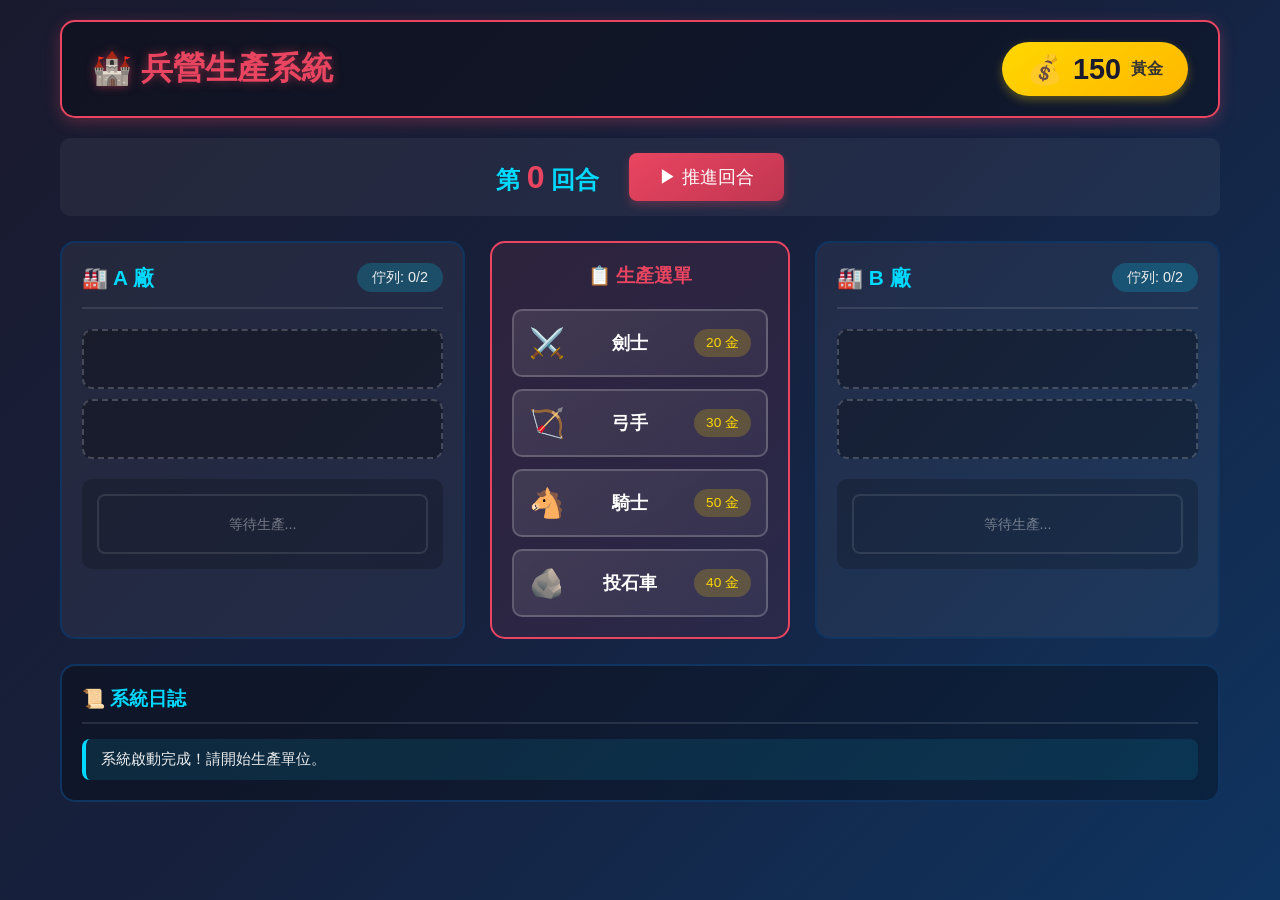
==== HW4/index.html @ 667a31f7 "feat: add initial game structure with HTML, CSS, and JS" ====
<!DOCTYPE html>
<html lang="zh-TW">
<head>
    <meta charset="UTF-8">
    <meta name="viewport" content="width=device-width, initial-scale=1.0">
    <title>兵營生產系統 - Barracks Simulator</title>
    <link rel="stylesheet" href="style.css">
</head>
<body>
    <div class="game-container">
        <header>
            <h1>🏰 兵營生產系統</h1>
            <div class="gold-display">
                <span class="gold-icon">💰</span>
                <span class="gold-amount" id="goldAmount">150</span>
                <span class="gold-label">黃金</span>
            </div>
        </header>

        <div class="round-info">
            <h2>第 <span id="roundNum">0</span> 回合</h2>
            <button id="nextRoundBtn" class="btn-primary">▶ 推進回合</button>
        </div>

        <div class="main-content">
            <!-- 兵營 A -->
            <div class="barrack" id="barrackA">
                <div class="barrack-header">
                    <h3>🏭 A 廠</h3>
                    <span class="queue-count">佇列: <span id="countA">0</span>/2</span>
                </div>
                <div class="queue-container">
                    <div class="queue-slots">
                        <div class="slot" id="slotA0"></div>
                        <div class="slot" id="slotA1"></div>
                    </div>
                </div>
                <div class="production-area">
                    <div class="output-slot" id="outputA">
                        <span class="empty-text">等待生產...</span>
                    </div>
                </div>
            </div>

            <!-- 中央控制區 -->
            <div class="control-panel">
                <h3>📋 生產選單</h3>
                <div class="unit-buttons">
                    <button class="unit-btn" data-unit="劍士" data-cost="20">
                        <span class="unit-icon">⚔️</span>
                        <span class="unit-name">劍士</span>
                        <span class="unit-cost">20 金</span>
                    </button>
                    <button class="unit-btn" data-unit="弓手" data-cost="30">
                        <span class="unit-icon">🏹</span>
                        <span class="unit-name">弓手</span>
                        <span class="unit-cost">30 金</span>
                    </button>
                    <button class="unit-btn" data-unit="騎士" data-cost="50">
                        <span class="unit-icon">🐴</span>
                        <span class="unit-name">騎士</span>
                        <span class="unit-cost">50 金</span>
                    </button>
                    <button class="unit-btn" data-unit="投石車" data-cost="40">
                        <span class="unit-icon">🪨</span>
                        <span class="unit-name">投石車</span>
                        <span class="unit-cost">40 金</span>
                    </button>
                </div>
            </div>

            <!-- 兵營 B -->
            <div class="barrack" id="barrackB">
                <div class="barrack-header">
                    <h3>🏭 B 廠</h3>
                    <span class="queue-count">佇列: <span id="countB">0</span>/2</span>
                </div>
                <div class="queue-container">
                    <div class="queue-slots">
                        <div class="slot" id="slotB0"></div>
                        <div class="slot" id="slotB1"></div>
                    </div>
                </div>
                <div class="production-area">
                    <div class="output-slot" id="outputB">
                        <span class="empty-text">等待生產...</span>
                    </div>
                </div>
            </div>
        </div>

        <!-- 日誌區 -->
        <div class="log-panel">
            <h3>📜 系統日誌</h3>
            <div class="log-content" id="logContent">
                <div class="log-entry system">系統啟動完成！請開始生產單位。</div>
            </div>
        </div>
    </div>

    <script src="script.js"></script>
</body>
</html>
---- HW4/style.css ----
* {
    margin: 0;
    padding: 0;
    box-sizing: border-box;
}

body {
    font-family: 'Microsoft JhengHei', 'Segoe UI', sans-serif;
    background: linear-gradient(135deg, #1a1a2e 0%, #16213e 50%, #0f3460 100%);
    min-height: 100vh;
    color: #eee;
}

.game-container {
    max-width: 1200px;
    margin: 0 auto;
    padding: 20px;
}

/* Header */
header {
    display: flex;
    justify-content: space-between;
    align-items: center;
    background: rgba(0, 0, 0, 0.3);
    padding: 20px 30px;
    border-radius: 15px;
    margin-bottom: 20px;
    border: 2px solid #e94560;
    box-shadow: 0 4px 15px rgba(233, 69, 96, 0.3);
}

header h1 {
    font-size: 2rem;
    color: #e94560;
    text-shadow: 0 0 10px rgba(233, 69, 96, 0.5);
}

.gold-display {
    display: flex;
    align-items: center;
    gap: 10px;
    background: linear-gradient(145deg, #ffd700, #ffb700);
    padding: 10px 25px;
    border-radius: 50px;
    box-shadow: 0 4px 10px rgba(255, 215, 0, 0.3);
}

.gold-icon {
    font-size: 1.8rem;
}

.gold-amount {
    font-size: 1.8rem;
    font-weight: bold;
    color: #1a1a2e;
}

.gold-label {
    font-size: 1rem;
    color: #333;
    font-weight: bold;
}

/* Round Info */
.round-info {
    display: flex;
    justify-content: center;
    align-items: center;
    gap: 30px;
    margin-bottom: 25px;
    background: rgba(255, 255, 255, 0.05);
    padding: 15px;
    border-radius: 10px;
}

.round-info h2 {
    font-size: 1.5rem;
    color: #00d9ff;
}

#roundNum {
    color: #e94560;
    font-size: 2rem;
}

.btn-primary {
    background: linear-gradient(145deg, #e94560, #c13651);
    color: white;
    border: none;
    padding: 12px 30px;
    font-size: 1.1rem;
    border-radius: 8px;
    cursor: pointer;
    transition: all 0.3s ease;
    box-shadow: 0 4px 10px rgba(233, 69, 96, 0.3);
}

.btn-primary:hover {
    transform: translateY(-2px);
    box-shadow: 0 6px 20px rgba(233, 69, 96, 0.5);
}

.btn-primary:active {
    transform: translateY(0);
}

/* Main Content */
.main-content {
    display: grid;
    grid-template-columns: 1fr 300px 1fr;
    gap: 25px;
    margin-bottom: 25px;
}

/* Barracks */
.barrack {
    background: rgba(255, 255, 255, 0.05);
    border-radius: 15px;
    padding: 20px;
    border: 2px solid #0f3460;
    transition: all 0.3s ease;
}

.barrack:hover {
    border-color: #e94560;
    box-shadow: 0 0 20px rgba(233, 69, 96, 0.2);
}

.barrack-header {
    display: flex;
    justify-content: space-between;
    align-items: center;
    margin-bottom: 20px;
    padding-bottom: 15px;
    border-bottom: 2px solid rgba(255, 255, 255, 0.1);
}

.barrack-header h3 {
    font-size: 1.3rem;
    color: #00d9ff;
}

.queue-count {
    background: rgba(0, 217, 255, 0.2);
    padding: 5px 15px;
    border-radius: 20px;
    font-size: 0.9rem;
}

/* Queue Slots */
.queue-container {
    margin-bottom: 20px;
}

.queue-slots {
    display: flex;
    flex-direction: column;
    gap: 10px;
}

.slot {
    height: 60px;
    background: rgba(0, 0, 0, 0.3);
    border: 2px dashed rgba(255, 255, 255, 0.2);
    border-radius: 10px;
    display: flex;
    align-items: center;
    justify-content: center;
    transition: all 0.3s ease;
}

.slot.filled {
    background: linear-gradient(145deg, #0f3460, #1a4a7a);
    border-style: solid;
    border-color: #00d9ff;
    box-shadow: 0 0 10px rgba(0, 217, 255, 0.3);
}

.unit-card {
    display: flex;
    align-items: center;
    gap: 10px;
    font-size: 1.1rem;
}

.unit-card .icon {
    font-size: 1.5rem;
}

/* Production Area */
.production-area {
    background: rgba(0, 0, 0, 0.2);
    border-radius: 10px;
    padding: 15px;
    text-align: center;
}

.output-slot {
    min-height: 60px;
    display: flex;
    align-items: center;
    justify-content: center;
    border: 2px solid rgba(255, 255, 255, 0.1);
    border-radius: 8px;
    transition: all 0.3s ease;
}

.output-slot.producing {
    border-color: #ffd700;
    background: rgba(255, 215, 0, 0.1);
    animation: pulse 1s infinite;
}

.output-slot.completed {
    border-color: #00ff88;
    background: rgba(0, 255, 136, 0.2);
}

.empty-text {
    color: rgba(255, 255, 255, 0.4);
    font-size: 0.9rem;
}

@keyframes pulse {
    0%, 100% { box-shadow: 0 0 5px rgba(255, 215, 0, 0.5); }
    50% { box-shadow: 0 0 20px rgba(255, 215, 0, 0.8); }
}

/* Control Panel */
.control-panel {
    background: rgba(233, 69, 96, 0.1);
    border-radius: 15px;
    padding: 20px;
    border: 2px solid #e94560;
}

.control-panel h3 {
    text-align: center;
    margin-bottom: 20px;
    color: #e94560;
}

.unit-buttons {
    display: flex;
    flex-direction: column;
    gap: 12px;
}

.unit-btn {
    display: flex;
    align-items: center;
    gap: 10px;
    background: linear-gradient(145deg, rgba(255,255,255,0.1), rgba(255,255,255,0.05));
    border: 2px solid rgba(255, 255, 255, 0.2);
    border-radius: 10px;
    padding: 15px;
    cursor: pointer;
    transition: all 0.3s ease;
    color: white;
}

.unit-btn:hover:not(:disabled) {
    background: linear-gradient(145deg, #e94560, #c13651);
    border-color: #e94560;
    transform: translateX(5px);
}

.unit-btn:disabled {
    opacity: 0.5;
    cursor: not-allowed;
}

.unit-btn .unit-icon {
    font-size: 1.8rem;
}

.unit-btn .unit-name {
    flex: 1;
    font-size: 1.1rem;
    font-weight: bold;
}

.unit-btn .unit-cost {
    background: rgba(255, 215, 0, 0.2);
    padding: 5px 12px;
    border-radius: 15px;
    font-size: 0.85rem;
    color: #ffd700;
}

/* Log Panel */
.log-panel {
    background: rgba(0, 0, 0, 0.3);
    border-radius: 15px;
    padding: 20px;
    border: 2px solid #0f3460;
}

.log-panel h3 {
    margin-bottom: 15px;
    color: #00d9ff;
    padding-bottom: 10px;
    border-bottom: 2px solid rgba(255, 255, 255, 0.1);
}

.log-content {
    max-height: 200px;
    overflow-y: auto;
    display: flex;
    flex-direction: column;
    gap: 8px;
}

.log-entry {
    padding: 10px 15px;
    border-radius: 8px;
    font-size: 0.95rem;
    animation: slideIn 0.3s ease;
}

@keyframes slideIn {
    from {
        opacity: 0;
        transform: translateX(-20px);
    }
    to {
        opacity: 1;
        transform: translateX(0);
    }
}

.log-entry.system {
    background: rgba(0, 217, 255, 0.1);
    border-left: 4px solid #00d9ff;
}

.log-entry.success {
    background: rgba(0, 255, 136, 0.1);
    border-left: 4px solid #00ff88;
}

.log-entry.error {
    background: rgba(233, 69, 96, 0.1);
    border-left: 4px solid #e94560;
}

.log-entry.warning {
    background: rgba(255, 193, 7, 0.1);
    border-left: 4px solid #ffc107;
}

/* Responsive */
@media (max-width: 900px) {
    .main-content {
        grid-template-columns: 1fr;
    }
    
    header {
        flex-direction: column;
        gap: 15px;
    }
    
    header h1 {
        font-size: 1.5rem;
    }
}

/* Animation for unit production */
.unit-appear {
    animation: unitAppear 0.5s ease;
}

@keyframes unitAppear {
    0% {
        transform: scale(0) rotate(-180deg);
        opacity: 0;
    }
    100% {
        transform: scale(1) rotate(0);
        opacity: 1;
    }
}
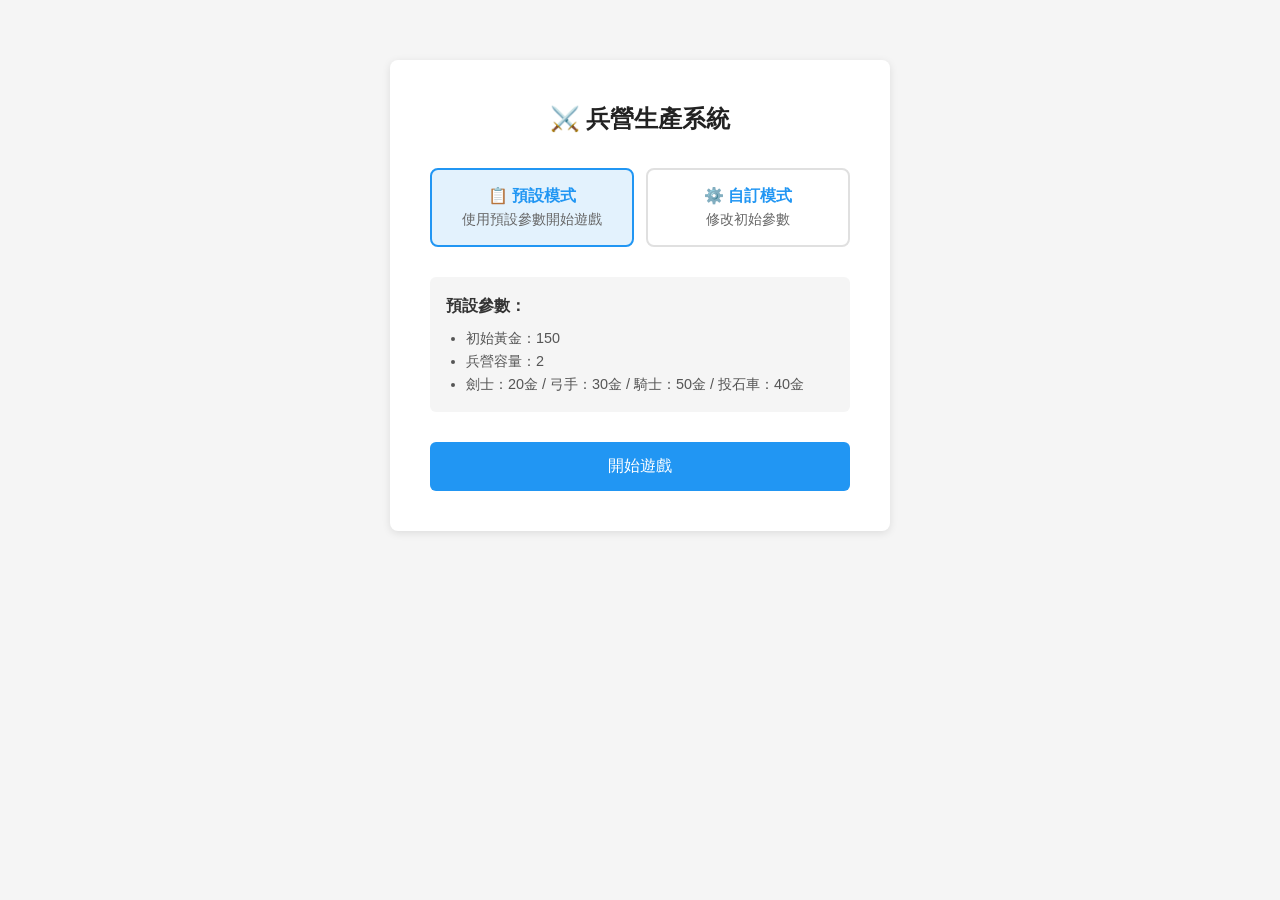
==== commit 94d11804: "feat: enhance barracks simulator with setup options and UI updates - added preset and custom modes f" ====
--- a/HW4/index.html
+++ b/HW4/index.html
@@ -3,97 +3,135 @@
 <head>
     <meta charset="UTF-8">
     <meta name="viewport" content="width=device-width, initial-scale=1.0">
-    <title>兵營生產系統 - Barracks Simulator</title>
+    <title>兵營生產系統</title>
     <link rel="stylesheet" href="style.css">
 </head>
 <body>
-    <div class="game-container">
-        <header>
-            <h1>🏰 兵營生產系統</h1>
-            <div class="gold-display">
-                <span class="gold-icon">💰</span>
-                <span class="gold-amount" id="goldAmount">150</span>
-                <span class="gold-label">黃金</span>
+    <div class="container">
+        <!-- 設定畫面 -->
+        <div class="setup-panel" id="setupPanel">
+            <h2>⚔️ 兵營生產系統</h2>
+            
+            <div class="mode-buttons">
+                <button class="mode-btn active" id="presetMode" onclick="selectMode('preset')">
+                    <h4>📋 預設模式</h4>
+                    <p>使用預設參數開始遊戲</p>
+                </button>
+                <button class="mode-btn" id="customMode" onclick="selectMode('custom')">
+                    <h4>⚙️ 自訂模式</h4>
+                    <p>修改初始參數</p>
+                </button>
             </div>
-        </header>
 
-        <div class="round-info">
-            <h2>第 <span id="roundNum">0</span> 回合</h2>
-            <button id="nextRoundBtn" class="btn-primary">▶ 推進回合</button>
-        </div>
+            <!-- 預設模式說明 -->
+            <div id="presetInfo" style="background: #f5f5f5; padding: 16px; border-radius: 6px; margin-bottom: 20px;">
+                <p><strong>預設參數：</strong></p>
+                <ul style="margin: 8px 0 0 20px; font-size: 0.9rem; color: #555;">
+                    <li>初始黃金：150</li>
+                    <li>兵營容量：2</li>
+                    <li>劍士：20金 / 弓手：30金 / 騎士：50金 / 投石車：40金</li>
+                </ul>
+            </div>
 
-        <div class="main-content">
-            <!-- 兵營 A -->
-            <div class="barrack" id="barrackA">
-                <div class="barrack-header">
-                    <h3>🏭 A 廠</h3>
-                    <span class="queue-count">佇列: <span id="countA">0</span>/2</span>
+            <!-- 自訂設定表單 -->
+            <div class="settings-form" id="settingsForm">
+                <div class="form-group">
+                    <label>初始黃金</label>
+                    <input type="number" id="initialGold" value="150" min="0">
                 </div>
-                <div class="queue-container">
-                    <div class="queue-slots">
-                        <div class="slot" id="slotA0"></div>
-                        <div class="slot" id="slotA1"></div>
-                    </div>
+                <div class="form-group">
+                    <label>兵營佇列容量</label>
+                    <input type="number" id="queueCapacity" value="2" min="1" max="5">
                 </div>
-                <div class="production-area">
-                    <div class="output-slot" id="outputA">
-                        <span class="empty-text">等待生產...</span>
+                <div class="form-group">
+                    <label>單位生產成本</label>
+                    <div class="unit-costs">
+                        <div>
+                            <label style="font-size: 0.85rem; color: #777;">劍士</label>
+                            <input type="number" id="costSword" value="20" min="0">
+                        </div>
+                        <div>
+                            <label style="font-size: 0.85rem; color: #777;">弓手</label>
+                            <input type="number" id="costArcher" value="30" min="0">
+                        </div>
+                        <div>
+                            <label style="font-size: 0.85rem; color: #777;">騎士</label>
+                            <input type="number" id="costKnight" value="50" min="0">
+                        </div>
+                        <div>
+                            <label style="font-size: 0.85rem; color: #777;">投石車</label>
+                            <input type="number" id="costCatapult" value="40" min="0">
+                        </div>
                     </div>
                 </div>
             </div>
 
-            <!-- 中央控制區 -->
-            <div class="control-panel">
-                <h3>📋 生產選單</h3>
-                <div class="unit-buttons">
-                    <button class="unit-btn" data-unit="劍士" data-cost="20">
-                        <span class="unit-icon">⚔️</span>
-                        <span class="unit-name">劍士</span>
-                        <span class="unit-cost">20 金</span>
-                    </button>
-                    <button class="unit-btn" data-unit="弓手" data-cost="30">
-                        <span class="unit-icon">🏹</span>
-                        <span class="unit-name">弓手</span>
-                        <span class="unit-cost">30 金</span>
-                    </button>
-                    <button class="unit-btn" data-unit="騎士" data-cost="50">
-                        <span class="unit-icon">🐴</span>
-                        <span class="unit-name">騎士</span>
-                        <span class="unit-cost">50 金</span>
-                    </button>
-                    <button class="unit-btn" data-unit="投石車" data-cost="40">
-                        <span class="unit-icon">🪨</span>
-                        <span class="unit-name">投石車</span>
-                        <span class="unit-cost">40 金</span>
-                    </button>
+            <button class="start-btn" onclick="startGame()">開始遊戲</button>
+        </div>
+
+        <!-- 遊戲畫面 -->
+        <div class="game-panel" id="gamePanel">
+            <!-- 狀態列 -->
+            <div class="status-bar">
+                <div class="status-item">
+                    <span class="label">回合</span>
+                    <span class="value" id="roundNum">0</span>
                 </div>
+                <div class="status-item">
+                    <span class="label">黃金</span>
+                    <span class="value" id="goldAmount">150</span>
+                </div>
+                <button class="reset-btn" onclick="resetGame()">↺ 重新開始</button>
             </div>
 
-            <!-- 兵營 B -->
-            <div class="barrack" id="barrackB">
-                <div class="barrack-header">
-                    <h3>🏭 B 廠</h3>
-                    <span class="queue-count">佇列: <span id="countB">0</span>/2</span>
-                </div>
-                <div class="queue-container">
-                    <div class="queue-slots">
-                        <div class="slot" id="slotB0"></div>
-                        <div class="slot" id="slotB1"></div>
+            <!-- 遊戲內容 -->
+            <div class="game-content">
+                <!-- 兵營 -->
+                <div class="barracks-area">
+                    <div class="barrack">
+                        <div class="barrack-header">
+                            <h3>🏭 A 廠</h3>
+                            <span class="queue-status">佇列: <span id="countA">0</span> / <span class="capacity">2</span></span>
+                        </div>
+                        <div class="queue-slots" id="queueA">
+                            <!-- 動態生成 -->
+                        </div>
+                        <div class="output-area idle" id="outputA">
+                            等待生產...
+                        </div>
+                    </div>
+
+                    <div class="barrack">
+                        <div class="barrack-header">
+                            <h3>🏭 B 廠</h3>
+                            <span class="queue-status">佇列: <span id="countB">0</span> / <span class="capacity">2</span></span>
+                        </div>
+                        <div class="queue-slots" id="queueB">
+                            <!-- 動態生成 -->
+                        </div>
+                        <div class="output-area idle" id="outputB">
+                            等待生產...
+                        </div>
                     </div>
                 </div>
-                <div class="production-area">
-                    <div class="output-slot" id="outputB">
-                        <span class="empty-text">等待生產...</span>
+
+                <!-- 控制區 -->
+                <div class="controls">
+                    <div class="unit-buttons" id="unitButtons">
+                        <!-- 動態生成 -->
+                    </div>
+                    <div class="round-controls">
+                        <button class="next-round-btn" id="nextRoundBtn">▶ 推進回合</button>
                     </div>
                 </div>
-            </div>
-        </div>
 
-        <!-- 日誌區 -->
-        <div class="log-panel">
-            <h3>📜 系統日誌</h3>
-            <div class="log-content" id="logContent">
-                <div class="log-entry system">系統啟動完成！請開始生產單位。</div>
+                <!-- 日誌 -->
+                <div class="log-area">
+                    <h4>📜 系統日誌</h4>
+                    <div class="log-content" id="logContent">
+                        <div class="log-entry">遊戲開始！請下達生產指令。</div>
+                    </div>
+                </div>
             </div>
         </div>
     </div>
--- a/HW4/style.css
+++ b/HW4/style.css
@@ -5,379 +5,398 @@
 }
 
 body {
-    font-family: 'Microsoft JhengHei', 'Segoe UI', sans-serif;
-    background: linear-gradient(135deg, #1a1a2e 0%, #16213e 50%, #0f3460 100%);
+    font-family: -apple-system, BlinkMacSystemFont, "Segoe UI", Roboto, "Helvetica Neue", Arial, sans-serif;
+    background: #f5f5f5;
+    color: #333;
+    line-height: 1.6;
     min-height: 100vh;
-    color: #eee;
-}
-
-.game-container {
-    max-width: 1200px;
+}
+
+.container {
+    max-width: 900px;
     margin: 0 auto;
     padding: 20px;
 }
 
-/* Header */
-header {
+/* 設定畫面 */
+.setup-panel {
+    background: white;
+    border-radius: 8px;
+    padding: 40px;
+    box-shadow: 0 2px 8px rgba(0,0,0,0.1);
+    max-width: 500px;
+    margin: 40px auto;
+}
+
+.setup-panel h2 {
+    text-align: center;
+    margin-bottom: 30px;
+    font-size: 1.5rem;
+    color: #222;
+}
+
+.mode-buttons {
+    display: flex;
+    gap: 12px;
+    margin-bottom: 30px;
+}
+
+.mode-btn {
+    flex: 1;
+    padding: 16px;
+    border: 2px solid #e0e0e0;
+    background: white;
+    border-radius: 8px;
+    cursor: pointer;
+    transition: all 0.2s;
+    font-size: 1rem;
+}
+
+.mode-btn:hover {
+    border-color: #2196F3;
+}
+
+.mode-btn.active {
+    border-color: #2196F3;
+    background: #E3F2FD;
+}
+
+.mode-btn h4 {
+    margin-bottom: 4px;
+    color: #2196F3;
+}
+
+.mode-btn p {
+    font-size: 0.85rem;
+    color: #666;
+}
+
+.settings-form {
+    display: none;
+}
+
+.settings-form.show {
+    display: block;
+}
+
+.form-group {
+    margin-bottom: 16px;
+}
+
+.form-group label {
+    display: block;
+    margin-bottom: 6px;
+    font-size: 0.9rem;
+    color: #555;
+}
+
+.form-group input[type="number"] {
+    width: 100%;
+    padding: 10px 12px;
+    border: 1px solid #ddd;
+    border-radius: 6px;
+    font-size: 1rem;
+}
+
+.form-group input:focus {
+    outline: none;
+    border-color: #2196F3;
+}
+
+.unit-costs {
+    display: grid;
+    grid-template-columns: 1fr 1fr;
+    gap: 12px;
+}
+
+.start-btn {
+    width: 100%;
+    padding: 14px;
+    background: #2196F3;
+    color: white;
+    border: none;
+    border-radius: 6px;
+    font-size: 1rem;
+    cursor: pointer;
+    margin-top: 10px;
+}
+
+.start-btn:hover {
+    background: #1976D2;
+}
+
+/* 遊戲畫面 */
+.game-panel {
+    display: none;
+    background: white;
+    border-radius: 8px;
+    box-shadow: 0 2px 8px rgba(0,0,0,0.1);
+    overflow: hidden;
+}
+
+.game-panel.show {
+    display: block;
+}
+
+/* 頂部狀態列 */
+.status-bar {
     display: flex;
     justify-content: space-between;
     align-items: center;
-    background: rgba(0, 0, 0, 0.3);
-    padding: 20px 30px;
-    border-radius: 15px;
-    margin-bottom: 20px;
-    border: 2px solid #e94560;
-    box-shadow: 0 4px 15px rgba(233, 69, 96, 0.3);
-}
-
-header h1 {
-    font-size: 2rem;
-    color: #e94560;
-    text-shadow: 0 0 10px rgba(233, 69, 96, 0.5);
-}
-
-.gold-display {
+    padding: 16px 24px;
+    background: #fafafa;
+    border-bottom: 1px solid #e0e0e0;
+}
+
+.status-item {
     display: flex;
     align-items: center;
+    gap: 8px;
+}
+
+.status-item .label {
+    color: #666;
+    font-size: 0.9rem;
+}
+
+.status-item .value {
+    font-size: 1.25rem;
+    font-weight: 600;
+    color: #2196F3;
+}
+
+.reset-btn {
+    padding: 8px 16px;
+    background: transparent;
+    border: 1px solid #ccc;
+    border-radius: 4px;
+    cursor: pointer;
+    font-size: 0.9rem;
+    color: #666;
+}
+
+.reset-btn:hover {
+    border-color: #999;
+    color: #333;
+}
+
+/* 主要內容區 */
+.game-content {
+    padding: 24px;
+}
+
+/* 兵營區域 */
+.barracks-area {
+    display: grid;
+    grid-template-columns: 1fr 1fr;
+    gap: 24px;
+    margin-bottom: 24px;
+}
+
+.barrack {
+    border: 1px solid #e0e0e0;
+    border-radius: 8px;
+    padding: 20px;
+    background: #fafafa;
+}
+
+.barrack-header {
+    display: flex;
+    justify-content: space-between;
+    align-items: center;
+    margin-bottom: 16px;
+}
+
+.barrack-header h3 {
+    font-size: 1.1rem;
+    font-weight: 600;
+}
+
+.queue-status {
+    font-size: 0.85rem;
+    color: #666;
+}
+
+.queue-slots {
+    display: flex;
+    flex-direction: column;
+    gap: 8px;
+    margin-bottom: 16px;
+}
+
+.queue-slot {
+    height: 48px;
+    background: white;
+    border: 2px dashed #ddd;
+    border-radius: 6px;
+    display: flex;
+    align-items: center;
+    justify-content: center;
+    font-size: 0.95rem;
+}
+
+.queue-slot.filled {
+    border-style: solid;
+    border-color: #2196F3;
+    background: #E3F2FD;
+}
+
+.output-area {
+    padding: 12px;
+    background: white;
+    border-radius: 6px;
+    text-align: center;
+    min-height: 48px;
+    display: flex;
+    align-items: center;
+    justify-content: center;
+}
+
+.output-area.idle {
+    color: #999;
+    font-size: 0.9rem;
+}
+
+.output-area.producing {
+    color: #FF9800;
+    font-weight: 500;
+}
+
+.output-area.completed {
+    color: #4CAF50;
+    font-weight: 600;
+}
+
+/* 控制區域 */
+.controls {
+    display: grid;
+    grid-template-columns: 2fr 1fr;
+    gap: 24px;
+    margin-bottom: 24px;
+}
+
+.unit-buttons {
+    display: grid;
+    grid-template-columns: 1fr 1fr;
     gap: 10px;
-    background: linear-gradient(145deg, #ffd700, #ffb700);
-    padding: 10px 25px;
-    border-radius: 50px;
-    box-shadow: 0 4px 10px rgba(255, 215, 0, 0.3);
-}
-
-.gold-icon {
-    font-size: 1.8rem;
-}
-
-.gold-amount {
-    font-size: 1.8rem;
-    font-weight: bold;
-    color: #1a1a2e;
-}
-
-.gold-label {
-    font-size: 1rem;
-    color: #333;
-    font-weight: bold;
-}
-
-/* Round Info */
-.round-info {
-    display: flex;
-    justify-content: center;
-    align-items: center;
-    gap: 30px;
-    margin-bottom: 25px;
-    background: rgba(255, 255, 255, 0.05);
-    padding: 15px;
-    border-radius: 10px;
-}
-
-.round-info h2 {
-    font-size: 1.5rem;
-    color: #00d9ff;
-}
-
-#roundNum {
-    color: #e94560;
-    font-size: 2rem;
-}
-
-.btn-primary {
-    background: linear-gradient(145deg, #e94560, #c13651);
+}
+
+.unit-btn {
+    padding: 12px 16px;
+    background: white;
+    border: 1px solid #e0e0e0;
+    border-radius: 6px;
+    cursor: pointer;
+    transition: all 0.15s;
+    text-align: left;
+}
+
+.unit-btn:hover:not(:disabled) {
+    border-color: #2196F3;
+    background: #fafafa;
+}
+
+.unit-btn:disabled {
+    opacity: 0.4;
+    cursor: not-allowed;
+}
+
+.unit-btn .name {
+    font-weight: 500;
+    display: block;
+}
+
+.unit-btn .cost {
+    font-size: 0.85rem;
+    color: #666;
+}
+
+.round-controls {
+    display: flex;
+    flex-direction: column;
+    gap: 12px;
+}
+
+.next-round-btn {
+    flex: 1;
+    padding: 16px;
+    background: #4CAF50;
     color: white;
     border: none;
-    padding: 12px 30px;
-    font-size: 1.1rem;
-    border-radius: 8px;
+    border-radius: 6px;
+    font-size: 1rem;
     cursor: pointer;
-    transition: all 0.3s ease;
-    box-shadow: 0 4px 10px rgba(233, 69, 96, 0.3);
-}
-
-.btn-primary:hover {
-    transform: translateY(-2px);
-    box-shadow: 0 6px 20px rgba(233, 69, 96, 0.5);
-}
-
-.btn-primary:active {
-    transform: translateY(0);
-}
-
-/* Main Content */
-.main-content {
-    display: grid;
-    grid-template-columns: 1fr 300px 1fr;
-    gap: 25px;
-    margin-bottom: 25px;
-}
-
-/* Barracks */
-.barrack {
-    background: rgba(255, 255, 255, 0.05);
-    border-radius: 15px;
-    padding: 20px;
-    border: 2px solid #0f3460;
-    transition: all 0.3s ease;
-}
-
-.barrack:hover {
-    border-color: #e94560;
-    box-shadow: 0 0 20px rgba(233, 69, 96, 0.2);
-}
-
-.barrack-header {
-    display: flex;
-    justify-content: space-between;
-    align-items: center;
-    margin-bottom: 20px;
-    padding-bottom: 15px;
-    border-bottom: 2px solid rgba(255, 255, 255, 0.1);
-}
-
-.barrack-header h3 {
-    font-size: 1.3rem;
-    color: #00d9ff;
-}
-
-.queue-count {
-    background: rgba(0, 217, 255, 0.2);
-    padding: 5px 15px;
-    border-radius: 20px;
-    font-size: 0.9rem;
-}
-
-/* Queue Slots */
-.queue-container {
-    margin-bottom: 20px;
-}
-
-.queue-slots {
-    display: flex;
-    flex-direction: column;
-    gap: 10px;
-}
-
-.slot {
-    height: 60px;
-    background: rgba(0, 0, 0, 0.3);
-    border: 2px dashed rgba(255, 255, 255, 0.2);
-    border-radius: 10px;
-    display: flex;
-    align-items: center;
-    justify-content: center;
-    transition: all 0.3s ease;
-}
-
-.slot.filled {
-    background: linear-gradient(145deg, #0f3460, #1a4a7a);
-    border-style: solid;
-    border-color: #00d9ff;
-    box-shadow: 0 0 10px rgba(0, 217, 255, 0.3);
-}
-
-.unit-card {
-    display: flex;
-    align-items: center;
-    gap: 10px;
-    font-size: 1.1rem;
-}
-
-.unit-card .icon {
-    font-size: 1.5rem;
-}
-
-/* Production Area */
-.production-area {
-    background: rgba(0, 0, 0, 0.2);
-    border-radius: 10px;
-    padding: 15px;
-    text-align: center;
-}
-
-.output-slot {
-    min-height: 60px;
-    display: flex;
-    align-items: center;
-    justify-content: center;
-    border: 2px solid rgba(255, 255, 255, 0.1);
-    border-radius: 8px;
-    transition: all 0.3s ease;
-}
-
-.output-slot.producing {
-    border-color: #ffd700;
-    background: rgba(255, 215, 0, 0.1);
-    animation: pulse 1s infinite;
-}
-
-.output-slot.completed {
-    border-color: #00ff88;
-    background: rgba(0, 255, 136, 0.2);
-}
-
-.empty-text {
-    color: rgba(255, 255, 255, 0.4);
-    font-size: 0.9rem;
-}
-
-@keyframes pulse {
-    0%, 100% { box-shadow: 0 0 5px rgba(255, 215, 0, 0.5); }
-    50% { box-shadow: 0 0 20px rgba(255, 215, 0, 0.8); }
-}
-
-/* Control Panel */
-.control-panel {
-    background: rgba(233, 69, 96, 0.1);
-    border-radius: 15px;
-    padding: 20px;
-    border: 2px solid #e94560;
-}
-
-.control-panel h3 {
-    text-align: center;
-    margin-bottom: 20px;
-    color: #e94560;
-}
-
-.unit-buttons {
-    display: flex;
-    flex-direction: column;
-    gap: 12px;
-}
-
-.unit-btn {
-    display: flex;
-    align-items: center;
-    gap: 10px;
-    background: linear-gradient(145deg, rgba(255,255,255,0.1), rgba(255,255,255,0.05));
-    border: 2px solid rgba(255, 255, 255, 0.2);
-    border-radius: 10px;
-    padding: 15px;
-    cursor: pointer;
-    transition: all 0.3s ease;
-    color: white;
-}
-
-.unit-btn:hover:not(:disabled) {
-    background: linear-gradient(145deg, #e94560, #c13651);
-    border-color: #e94560;
-    transform: translateX(5px);
-}
-
-.unit-btn:disabled {
-    opacity: 0.5;
-    cursor: not-allowed;
-}
-
-.unit-btn .unit-icon {
-    font-size: 1.8rem;
-}
-
-.unit-btn .unit-name {
-    flex: 1;
-    font-size: 1.1rem;
-    font-weight: bold;
-}
-
-.unit-btn .unit-cost {
-    background: rgba(255, 215, 0, 0.2);
-    padding: 5px 12px;
-    border-radius: 15px;
+    transition: background 0.15s;
+}
+
+.next-round-btn:hover {
+    background: #43A047;
+}
+
+/* 日誌區域 */
+.log-area {
+    border-top: 1px solid #e0e0e0;
+    padding-top: 20px;
+}
+
+.log-area h4 {
+    font-size: 0.95rem;
+    margin-bottom: 12px;
+    color: #555;
+}
+
+.log-content {
+    max-height: 180px;
+    overflow-y: auto;
+    font-family: "SF Mono", Monaco, monospace;
     font-size: 0.85rem;
-    color: #ffd700;
-}
-
-/* Log Panel */
-.log-panel {
-    background: rgba(0, 0, 0, 0.3);
-    border-radius: 15px;
-    padding: 20px;
-    border: 2px solid #0f3460;
-}
-
-.log-panel h3 {
-    margin-bottom: 15px;
-    color: #00d9ff;
-    padding-bottom: 10px;
-    border-bottom: 2px solid rgba(255, 255, 255, 0.1);
-}
-
-.log-content {
-    max-height: 200px;
-    overflow-y: auto;
-    display: flex;
-    flex-direction: column;
-    gap: 8px;
+    line-height: 1.8;
+    background: #fafafa;
+    padding: 12px 16px;
+    border-radius: 6px;
 }
 
 .log-entry {
-    padding: 10px 15px;
-    border-radius: 8px;
-    font-size: 0.95rem;
-    animation: slideIn 0.3s ease;
-}
-
-@keyframes slideIn {
-    from {
-        opacity: 0;
-        transform: translateX(-20px);
-    }
-    to {
-        opacity: 1;
-        transform: translateX(0);
-    }
-}
-
-.log-entry.system {
-    background: rgba(0, 217, 255, 0.1);
-    border-left: 4px solid #00d9ff;
+    padding: 2px 0;
+    border-bottom: 1px solid #eee;
+}
+
+.log-entry:last-child {
+    border-bottom: none;
+}
+
+.log-entry.round {
+    color: #2196F3;
+    font-weight: 600;
+    margin-top: 8px;
+}
+
+.log-entry.round:first-child {
+    margin-top: 0;
 }
 
 .log-entry.success {
-    background: rgba(0, 255, 136, 0.1);
-    border-left: 4px solid #00ff88;
+    color: #4CAF50;
 }
 
 .log-entry.error {
-    background: rgba(233, 69, 96, 0.1);
-    border-left: 4px solid #e94560;
+    color: #f44336;
 }
 
 .log-entry.warning {
-    background: rgba(255, 193, 7, 0.1);
-    border-left: 4px solid #ffc107;
-}
-
-/* Responsive */
-@media (max-width: 900px) {
-    .main-content {
+    color: #FF9800;
+}
+
+@media (max-width: 600px) {
+    .barracks-area {
         grid-template-columns: 1fr;
     }
     
-    header {
-        flex-direction: column;
-        gap: 15px;
+    .controls {
+        grid-template-columns: 1fr;
     }
     
-    header h1 {
-        font-size: 1.5rem;
+    .mode-buttons {
+        flex-direction: column;
     }
 }
-
-/* Animation for unit production */
-.unit-appear {
-    animation: unitAppear 0.5s ease;
-}
-
-@keyframes unitAppear {
-    0% {
-        transform: scale(0) rotate(-180deg);
-        opacity: 0;
-    }
-    100% {
-        transform: scale(1) rotate(0);
-        opacity: 1;
-    }
-}
